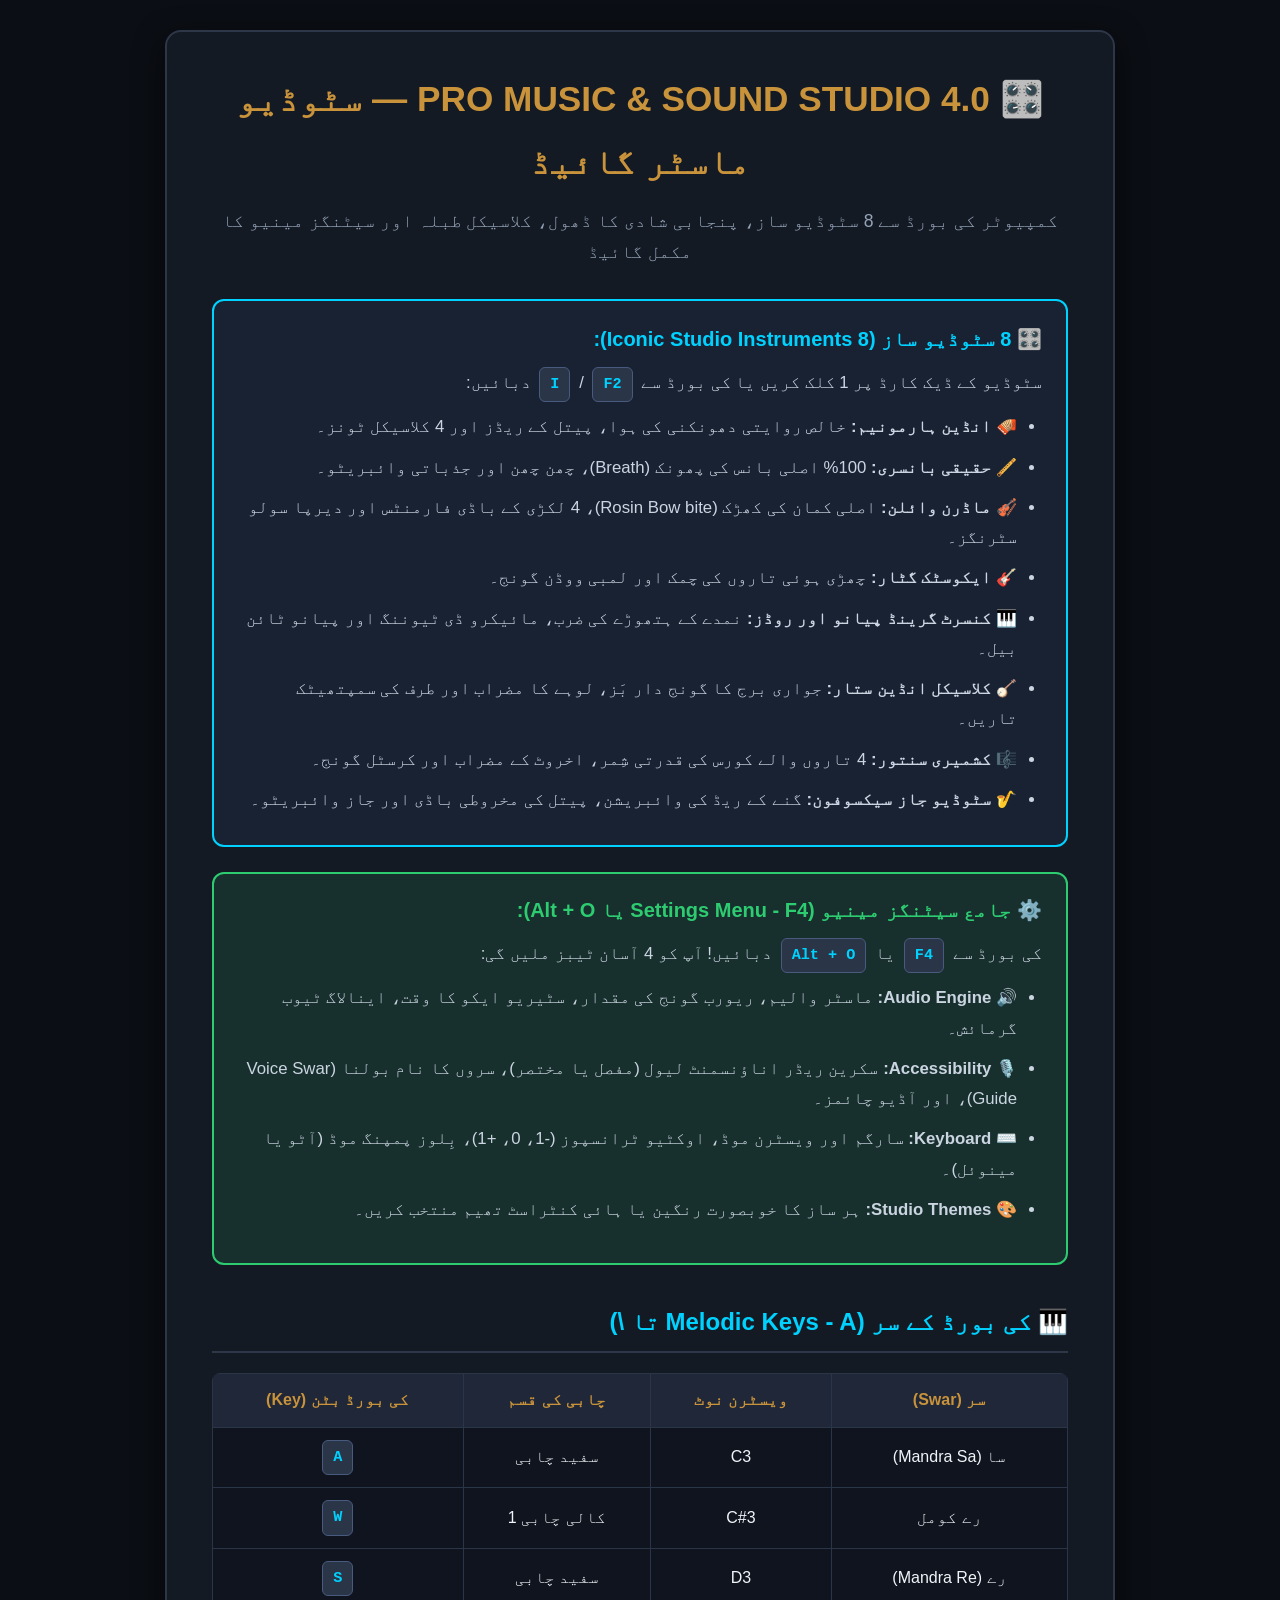
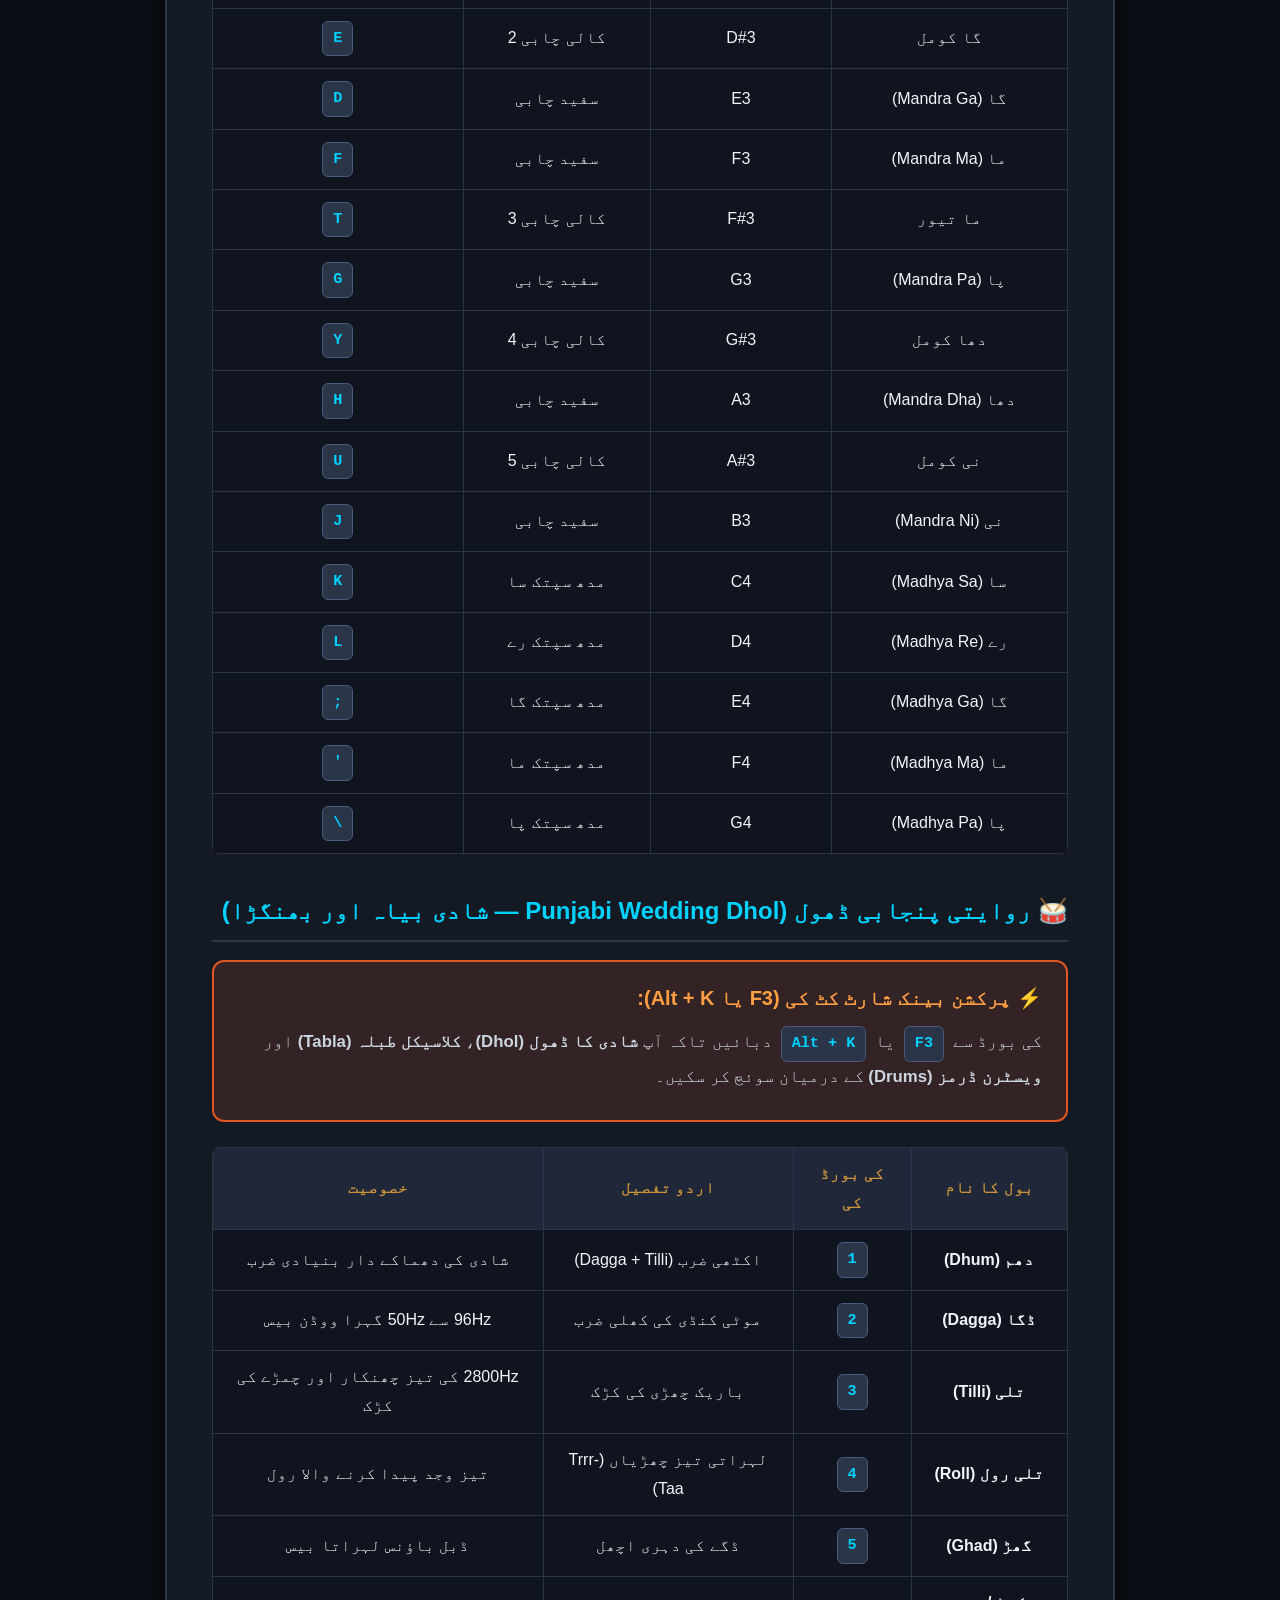
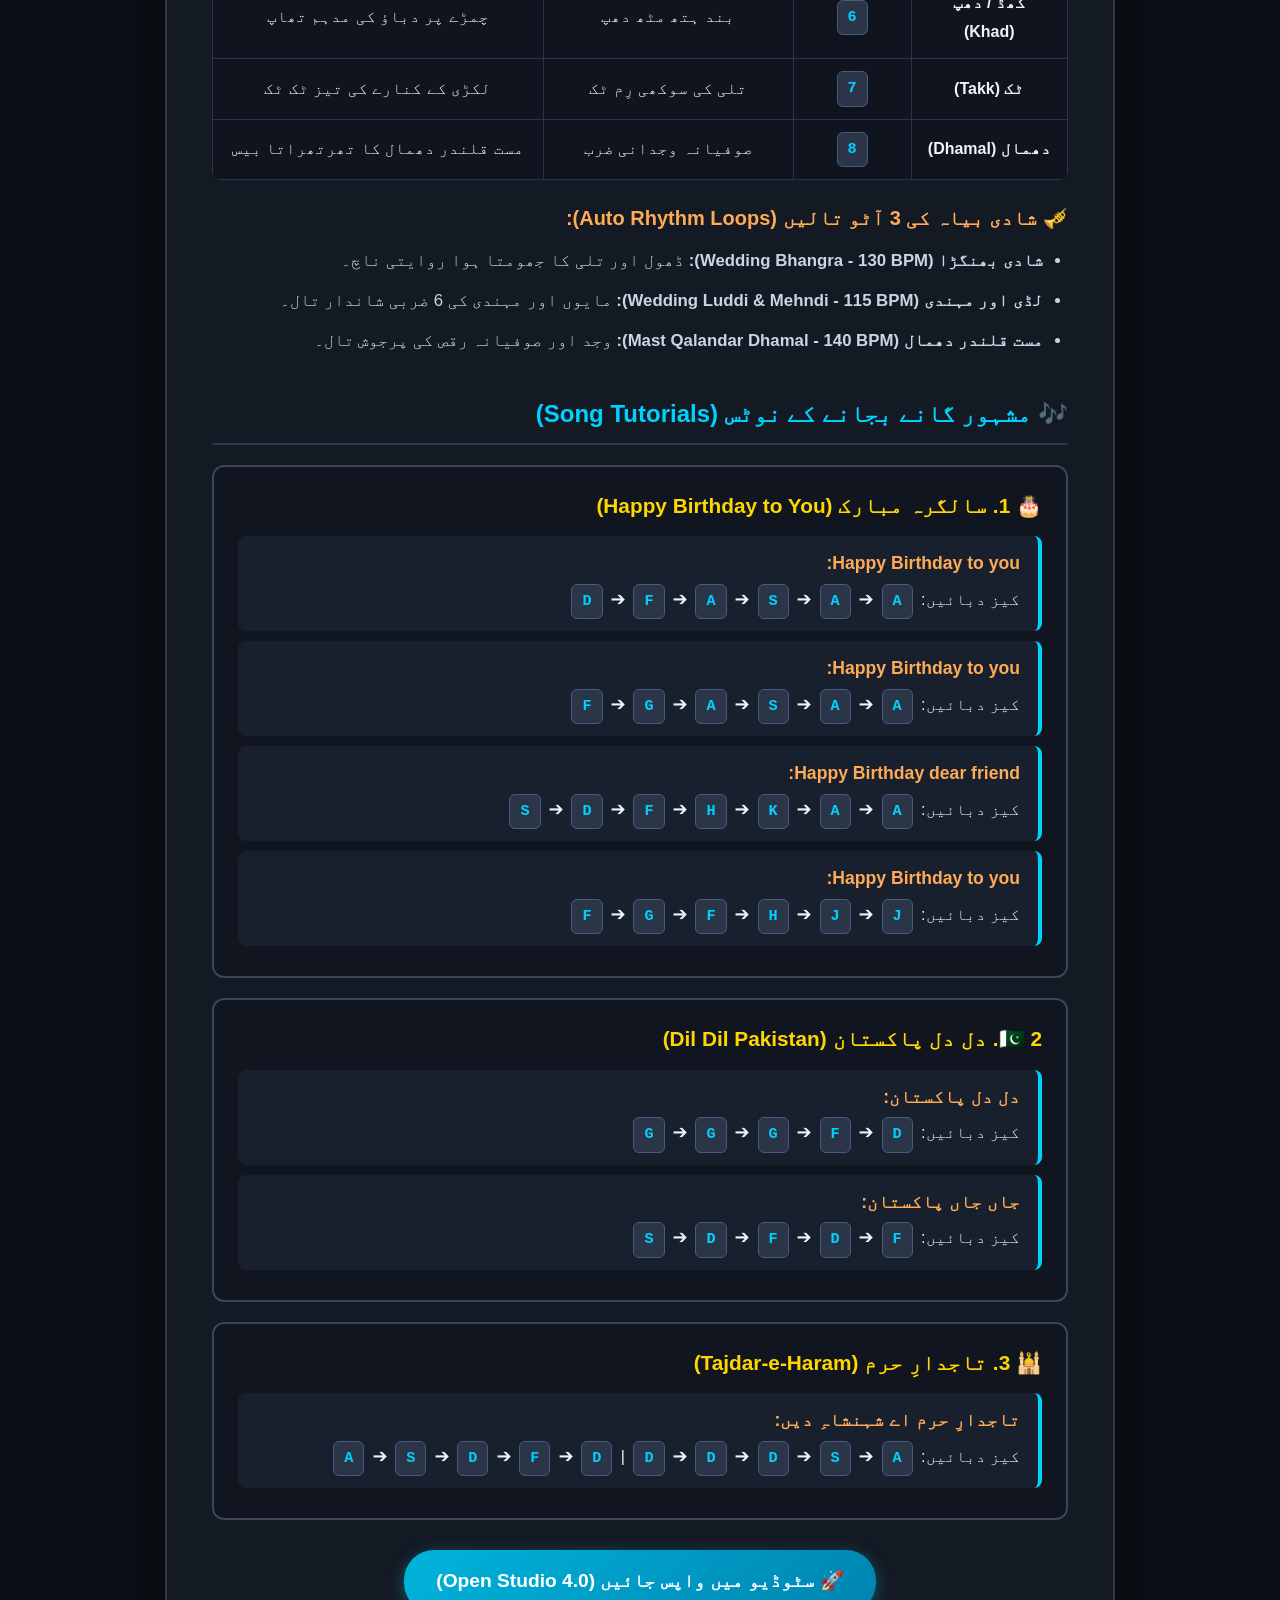
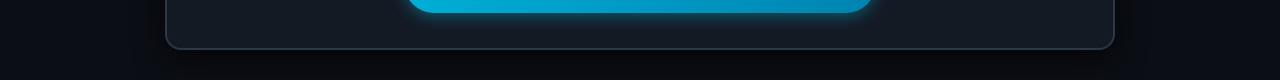
==== PLAYING_GUIDE.html @ 952c758a "Pro Music & Sound Studio 4.0 - 8 Instruments, Wedding Dhol, Tabla, Settings Menu & GitHub Updater" ====
<!DOCTYPE html>
<html lang="ur" dir="rtl">
<head>
    <meta charset="UTF-8">
    <meta name="viewport" content="width=device-width, initial-scale=1.0">
    <title>Pro Music & Sound Studio 4.0 — مکمل سٹوڈیو ماسٹر گائیڈ اور گانے سیکھیں</title>
    <style>
        :root {
            --primary: #c9933b;
            --bg: #0b0e14;
            --card-bg: #141a24;
            --text: #f0f4f8;
            --text-muted: #94a3b8;
            --accent: #00d2ff;
        }
        * { box-sizing: border-box; margin: 0; padding: 0; }
        body {
            font-family: 'Segoe UI', Tahoma, Geneva, Verdana, sans-serif;
            background: var(--bg);
            color: var(--text);
            line-height: 1.8;
            padding: 30px 20px;
        }
        .container {
            max-width: 950px;
            margin: 0 auto;
            background: var(--card-bg);
            border-radius: 16px;
            padding: 35px 45px;
            border: 2px solid #2d3748;
            box-shadow: 0 10px 30px rgba(0,0,0,0.6);
        }
        h1 {
            color: var(--primary);
            font-size: 2.2rem;
            margin-bottom: 12px;
            text-align: center;
        }
        .subtitle {
            text-align: center;
            color: var(--text-muted);
            margin-bottom: 30px;
            font-size: 1.1rem;
        }
        h2 {
            color: var(--accent);
            border-bottom: 2px solid #2d3748;
            padding-bottom: 8px;
            margin: 35px 0 18px 0;
            font-size: 1.5rem;
        }
        h3 {
            color: #ffaa55;
            margin: 20px 0 10px;
            font-size: 1.25rem;
        }
        p, li {
            font-size: 1.05rem;
            color: #cbd5e1;
            margin-bottom: 10px;
        }
        ul, ol {
            padding-right: 25px;
            margin-bottom: 20px;
        }
        .key-badge {
            background: #2b3548;
            color: #00d2ff;
            border: 1px solid #485b7f;
            padding: 3px 10px;
            border-radius: 6px;
            font-family: monospace;
            font-weight: bold;
            font-size: 0.95rem;
            display: inline-block;
            margin: 0 4px;
            direction: ltr;
        }
        table {
            width: 100%;
            border-collapse: collapse;
            margin: 20px 0;
            background: #10141e;
            border-radius: 8px;
            overflow: hidden;
        }
        th, td {
            padding: 12px 16px;
            border: 1px solid #2b3548;
            text-align: center;
        }
        th {
            background: #1f2738;
            color: var(--primary);
            font-weight: bold;
        }
        .song-box {
            background: #111520;
            border: 2px solid #3b465c;
            border-radius: 12px;
            padding: 20px 24px;
            margin: 20px 0;
        }
        .song-title {
            color: #ffd700;
            font-size: 1.3rem;
            font-weight: bold;
            margin-bottom: 12px;
            display: flex;
            align-items: center;
            gap: 10px;
        }
        .song-line {
            background: #18202d;
            padding: 12px 18px;
            border-radius: 8px;
            margin-bottom: 10px;
            border-right: 4px solid var(--accent);
        }
        .song-line span.sargam {
            display: block;
            color: #ffaa55;
            font-weight: bold;
            font-size: 1.1rem;
            margin-bottom: 4px;
        }
        .btn-launch {
            display: block;
            width: fit-content;
            margin: 30px auto 0;
            background: linear-gradient(135deg, #00b4db, #0083b0);
            color: #fff;
            padding: 14px 32px;
            border-radius: 30px;
            text-decoration: none;
            font-size: 1.2rem;
            font-weight: bold;
            box-shadow: 0 4px 15px rgba(0, 180, 219, 0.4);
            transition: all 0.2s;
        }
        .btn-launch:hover {
            transform: translateY(-2px);
            box-shadow: 0 6px 20px rgba(0, 180, 219, 0.6);
        }
    </style>
</head>
<body>
    <div class="container">
        <h1>🎛️ PRO MUSIC & SOUND STUDIO 4.0 — سٹوڈیو ماسٹر گائیڈ</h1>
        <p class="subtitle">کمپیوٹر کی بورڈ سے 8 سٹوڈیو ساز، پنجابی شادی کا ڈھول، کلاسیکل طبلہ اور سیٹنگز مینیو کا مکمل گائیڈ</p>

        <!-- 8 Instruments Notice -->
        <div style="background: #192233; border: 2px solid #00d2ff; border-radius: 12px; padding: 20px 24px; margin-bottom: 25px;">
            <h3 style="color:#00d2ff; margin-top:0;">🎛️ 8 سٹوڈیو ساز (8 Iconic Studio Instruments):</h3>
            <p>سٹوڈیو کے ڈیک کارڈ پر 1 کلک کریں یا کی بورڈ سے <span class="key-badge">F2</span> / <span class="key-badge">I</span> دبائیں:</p>
            <ul style="margin-bottom:0;">
                <li><strong>🪗 انڈین ہارمونیم:</strong> خالص روایتی دھونکنی کی ہوا، پیتل کے ریڈز اور 4 کلاسیکل ٹونز۔</li>
                <li><strong>🪈 حقیقی بانسری:</strong> 100% اصلی بانس کی پھونک (Breath)، چھن چھن اور جذباتی وائبریٹو۔</li>
                <li><strong>🎻 ماڈرن وائلن:</strong> اصلی کمان کی کھڑک (Rosin Bow bite)، 4 لکڑی کے باڈی فارمنٹس اور دیرپا سولو سٹرنگز۔</li>
                <li><strong>🎸 ایکوسٹک گٹار:</strong> چھڑی ہوئی تاروں کی چمک اور لمبی ووڈن گونج۔</li>
                <li><strong>🎹 کنسرٹ گرینڈ پیانو اور روڈز:</strong> نمدے کے ہتھوڑے کی ضرب، مائیکرو ڈی ٹیوننگ اور پیانو ٹائن بیل۔</li>
                <li><strong>🪕 کلاسیکل انڈین ستار:</strong> جواری برج کا گونج دار بَز، لوہے کا مضراب اور طرف کی سمپتھیٹک تاریں۔</li>
                <li><strong>🎼 کشمیری سنتور:</strong> 4 تاروں والے کورس کی قدرتی شِمر، اخروٹ کے مضراب اور کرسٹل گونج۔</li>
                <li><strong>🎷 سٹوڈیو جاز سیکسوفون:</strong> گنے کے ریڈ کی وائبریشن، پیتل کی مخروطی باڈی اور جاز وائبریٹو۔</li>
            </ul>
        </div>

        <!-- Settings Menu Notice -->
        <div style="background: rgba(46, 204, 113, 0.12); border: 2px solid #2ecc71; border-radius: 12px; padding: 18px 24px; margin-bottom: 25px;">
            <h3 style="color:#2ecc71; margin-top:0;">⚙️ جامع سیٹنگز مینیو (Settings Menu - F4 یا Alt + O):</h3>
            <p>کی بورڈ سے <span class="key-badge">F4</span> یا <span class="key-badge">Alt + O</span> دبائیں! آپ کو 4 آسان ٹیبز ملیں گی:</p>
            <ul>
                <li><strong>🔊 Audio Engine:</strong> ماسٹر والیم، ریورب گونج کی مقدار، سٹیریو ایکو کا وقت، اینالاگ ٹیوب گرمائش۔</li>
                <li><strong>🎙️ Accessibility:</strong> سکرین ریڈر اناؤنسمنٹ لیول (مفصل یا مختصر)، سروں کا نام بولنا (Voice Swar Guide)، اور آڈیو چائمز۔</li>
                <li><strong>⌨️ Keyboard:</strong> سارگم اور ویسٹرن موڈ، اوکٹیو ٹرانسپوز (-1، 0، +1)، بِلوز پمپنگ موڈ (آٹو یا مینوئل)۔</li>
                <li><strong>🎨 Studio Themes:</strong> ہر ساز کا خوبصورت رنگین یا ہائی کنٹراسٹ تھیم منتخب کریں۔</li>
            </ul>
        </div>

        <h2>🎹 کی بورڈ کے سر (Melodic Keys - A تا \)</h2>
        <table>
            <thead>
                <tr>
                    <th>سر (Swar)</th>
                    <th>ویسٹرن نوٹ</th>
                    <th>چابی کی قسم</th>
                    <th>کی بورڈ بٹن (Key)</th>
                </tr>
            </thead>
            <tbody>
                <tr><td>سا (Mandra Sa)</td><td>C3</td><td>سفید چابی</td><td><span class="key-badge">A</span></td></tr>
                <tr><td>رے کومل</td><td>C#3</td><td>کالی چابی 1</td><td><span class="key-badge">W</span></td></tr>
                <tr><td>رے (Mandra Re)</td><td>D3</td><td>سفید چابی</td><td><span class="key-badge">S</span></td></tr>
                <tr><td>گا کومل</td><td>D#3</td><td>کالی چابی 2</td><td><span class="key-badge">E</span></td></tr>
                <tr><td>گا (Mandra Ga)</td><td>E3</td><td>سفید چابی</td><td><span class="key-badge">D</span></td></tr>
                <tr><td>ما (Mandra Ma)</td><td>F3</td><td>سفید چابی</td><td><span class="key-badge">F</span></td></tr>
                <tr><td>ما تیور</td><td>F#3</td><td>کالی چابی 3</td><td><span class="key-badge">T</span></td></tr>
                <tr><td>پا (Mandra Pa)</td><td>G3</td><td>سفید چابی</td><td><span class="key-badge">G</span></td></tr>
                <tr><td>دھا کومل</td><td>G#3</td><td>کالی چابی 4</td><td><span class="key-badge">Y</span></td></tr>
                <tr><td>دھا (Mandra Dha)</td><td>A3</td><td>سفید چابی</td><td><span class="key-badge">H</span></td></tr>
                <tr><td>نی کومل</td><td>A#3</td><td>کالی چابی 5</td><td><span class="key-badge">U</span></td></tr>
                <tr><td>نی (Mandra Ni)</td><td>B3</td><td>سفید چابی</td><td><span class="key-badge">J</span></td></tr>
                <tr><td>سا (Madhya Sa)</td><td>C4</td><td>مدھ سپتک سا</td><td><span class="key-badge">K</span></td></tr>
                <tr><td>رے (Madhya Re)</td><td>D4</td><td>مدھ سپتک رے</td><td><span class="key-badge">L</span></td></tr>
                <tr><td>گا (Madhya Ga)</td><td>E4</td><td>مدھ سپتک گا</td><td><span class="key-badge">;</span></td></tr>
                <tr><td>ما (Madhya Ma)</td><td>F4</td><td>مدھ سپتک ما</td><td><span class="key-badge">'</span></td></tr>
                <tr><td>پا (Madhya Pa)</td><td>G4</td><td>مدھ سپتک پا</td><td><span class="key-badge">\</span></td></tr>
            </tbody>
        </table>

        <h2>🥁 روایتی پنجابی ڈھول (Punjabi Wedding Dhol — شادی بیاہ اور بھنگڑا)</h2>
        <div style="background: rgba(224, 86, 36, 0.15); border: 2px solid #e05624; border-radius: 12px; padding: 18px 24px; margin-bottom: 25px;">
            <h3 style="color:#ff9f43; margin-top:0;">⚡ پرکشن بینک شارٹ کٹ کی (F3 یا Alt + K):</h3>
            <p>کی بورڈ سے <span class="key-badge">F3</span> یا <span class="key-badge">Alt + K</span> دبائیں تاکہ آپ <strong>شادی کا ڈھول (Dhol)</strong>، <strong>کلاسیکل طبلہ (Tabla)</strong> اور <strong>ویسٹرن ڈرمز (Drums)</strong> کے درمیان سوئچ کر سکیں۔</p>
        </div>

        <table>
            <thead>
                <tr>
                    <th>بول کا نام</th>
                    <th>کی بورڈ کی</th>
                    <th>اردو تفصیل</th>
                    <th>خصوصیت</th>
                </tr>
            </thead>
            <tbody>
                <tr><td><strong>دھم (Dhum)</strong></td><td><span class="key-badge">1</span></td><td>اکٹھی ضرب (Dagga + Tilli)</td><td>شادی کی دھماکے دار بنیادی ضرب</td></tr>
                <tr><td><strong>ڈگا (Dagga)</strong></td><td><span class="key-badge">2</span></td><td>موٹی کنڈی کی کھلی ضرب</td><td>96Hz سے 50Hz گہرا ووڈن بیس</td></tr>
                <tr><td><strong>تلی (Tilli)</strong></td><td><span class="key-badge">3</span></td><td>باریک چھڑی کی کڑک</td><td>2800Hz کی تیز چھنکار اور چمڑے کی کڑک</td></tr>
                <tr><td><strong>تلی رول (Roll)</strong></td><td><span class="key-badge">4</span></td><td>لہراتی تیز چھڑیاں (Trrr-Taa)</td><td>تیز وجد پیدا کرنے والا رول</td></tr>
                <tr><td><strong>گھڑ (Ghad)</strong></td><td><span class="key-badge">5</span></td><td>ڈگے کی دہری اچھل</td><td>ڈبل باؤنس لہراتا بیس</td></tr>
                <tr><td><strong>کھڈ / دھپ (Khad)</strong></td><td><span class="key-badge">6</span></td><td>بند ہتھ مٹھ دھپ</td><td>چمڑے پر دباؤ کی مدہم تھاپ</td></tr>
                <tr><td><strong>ٹک (Takk)</strong></td><td><span class="key-badge">7</span></td><td>تلی کی سوکھی رِم ٹک</td><td>لکڑی کے کنارے کی تیز ٹک ٹک</td></tr>
                <tr><td><strong>دھمال (Dhamal)</strong></td><td><span class="key-badge">8</span></td><td>صوفیانہ وجدانی ضرب</td><td>مست قلندر دھمال کا تھرتھراتا بیس</td></tr>
            </tbody>
        </table>

        <h3>🎺 شادی بیاہ کی 3 آٹو تالیں (Auto Rhythm Loops):</h3>
        <ul>
            <li><strong>شادی بھنگڑا (Wedding Bhangra - 130 BPM):</strong> ڈھول اور تلی کا جھومتا ہوا روایتی ناچ۔</li>
            <li><strong>لڈی اور مہندی (Wedding Luddi & Mehndi - 115 BPM):</strong> مایوں اور مہندی کی 6 ضربی شاندار تال۔</li>
            <li><strong>مست قلندر دھمال (Mast Qalandar Dhamal - 140 BPM):</strong> وجد اور صوفیانہ رقص کی پرجوش تال۔</li>
        </ul>

        <h2>🎶 مشہور گانے بجانے کے نوٹس (Song Tutorials)</h2>

        <!-- Song 1 -->
        <div class="song-box">
            <div class="song-title">🎂 1. سالگرہ مبارک (Happy Birthday to You)</div>
            <div class="song-line">
                <span class="sargam">Happy Birthday to you:</span>
                کیز دبائیں: <span class="key-badge">A</span> ➔ <span class="key-badge">A</span> ➔ <span class="key-badge">S</span> ➔ <span class="key-badge">A</span> ➔ <span class="key-badge">F</span> ➔ <span class="key-badge">D</span>
            </div>
            <div class="song-line">
                <span class="sargam">Happy Birthday to you:</span>
                کیز دبائیں: <span class="key-badge">A</span> ➔ <span class="key-badge">A</span> ➔ <span class="key-badge">S</span> ➔ <span class="key-badge">A</span> ➔ <span class="key-badge">G</span> ➔ <span class="key-badge">F</span>
            </div>
            <div class="song-line">
                <span class="sargam">Happy Birthday dear friend:</span>
                کیز دبائیں: <span class="key-badge">A</span> ➔ <span class="key-badge">A</span> ➔ <span class="key-badge">K</span> ➔ <span class="key-badge">H</span> ➔ <span class="key-badge">F</span> ➔ <span class="key-badge">D</span> ➔ <span class="key-badge">S</span>
            </div>
            <div class="song-line">
                <span class="sargam">Happy Birthday to you:</span>
                کیز دبائیں: <span class="key-badge">J</span> ➔ <span class="key-badge">J</span> ➔ <span class="key-badge">H</span> ➔ <span class="key-badge">F</span> ➔ <span class="key-badge">G</span> ➔ <span class="key-badge">F</span>
            </div>
        </div>

        <!-- Song 2 -->
        <div class="song-box">
            <div class="song-title">🇵🇰 2. دل دل پاکستان (Dil Dil Pakistan)</div>
            <div class="song-line">
                <span class="sargam">دل دل پاکستان:</span>
                کیز دبائیں: <span class="key-badge">D</span> ➔ <span class="key-badge">F</span> ➔ <span class="key-badge">G</span> ➔ <span class="key-badge">G</span> ➔ <span class="key-badge">G</span>
            </div>
            <div class="song-line">
                <span class="sargam">جاں جاں پاکستان:</span>
                کیز دبائیں: <span class="key-badge">F</span> ➔ <span class="key-badge">D</span> ➔ <span class="key-badge">F</span> ➔ <span class="key-badge">D</span> ➔ <span class="key-badge">S</span>
            </div>
        </div>

        <!-- Song 3 -->
        <div class="song-box">
            <div class="song-title">🕌 3. تاجدارِ حرم (Tajdar-e-Haram)</div>
            <div class="song-line">
                <span class="sargam">تاجدارِ حرم اے شہنشاہِ دیں:</span>
                کیز دبائیں: <span class="key-badge">A</span> ➔ <span class="key-badge">S</span> ➔ <span class="key-badge">D</span> ➔ <span class="key-badge">D</span> ➔ <span class="key-badge">D</span> | <span class="key-badge">D</span> ➔ <span class="key-badge">F</span> ➔ <span class="key-badge">D</span> ➔ <span class="key-badge">S</span> ➔ <span class="key-badge">A</span>
            </div>
        </div>

        <a href="index.html" class="btn-launch">🚀 سٹوڈیو میں واپس جائیں (Open Studio 4.0)</a>
    </div>
</body>
</html>
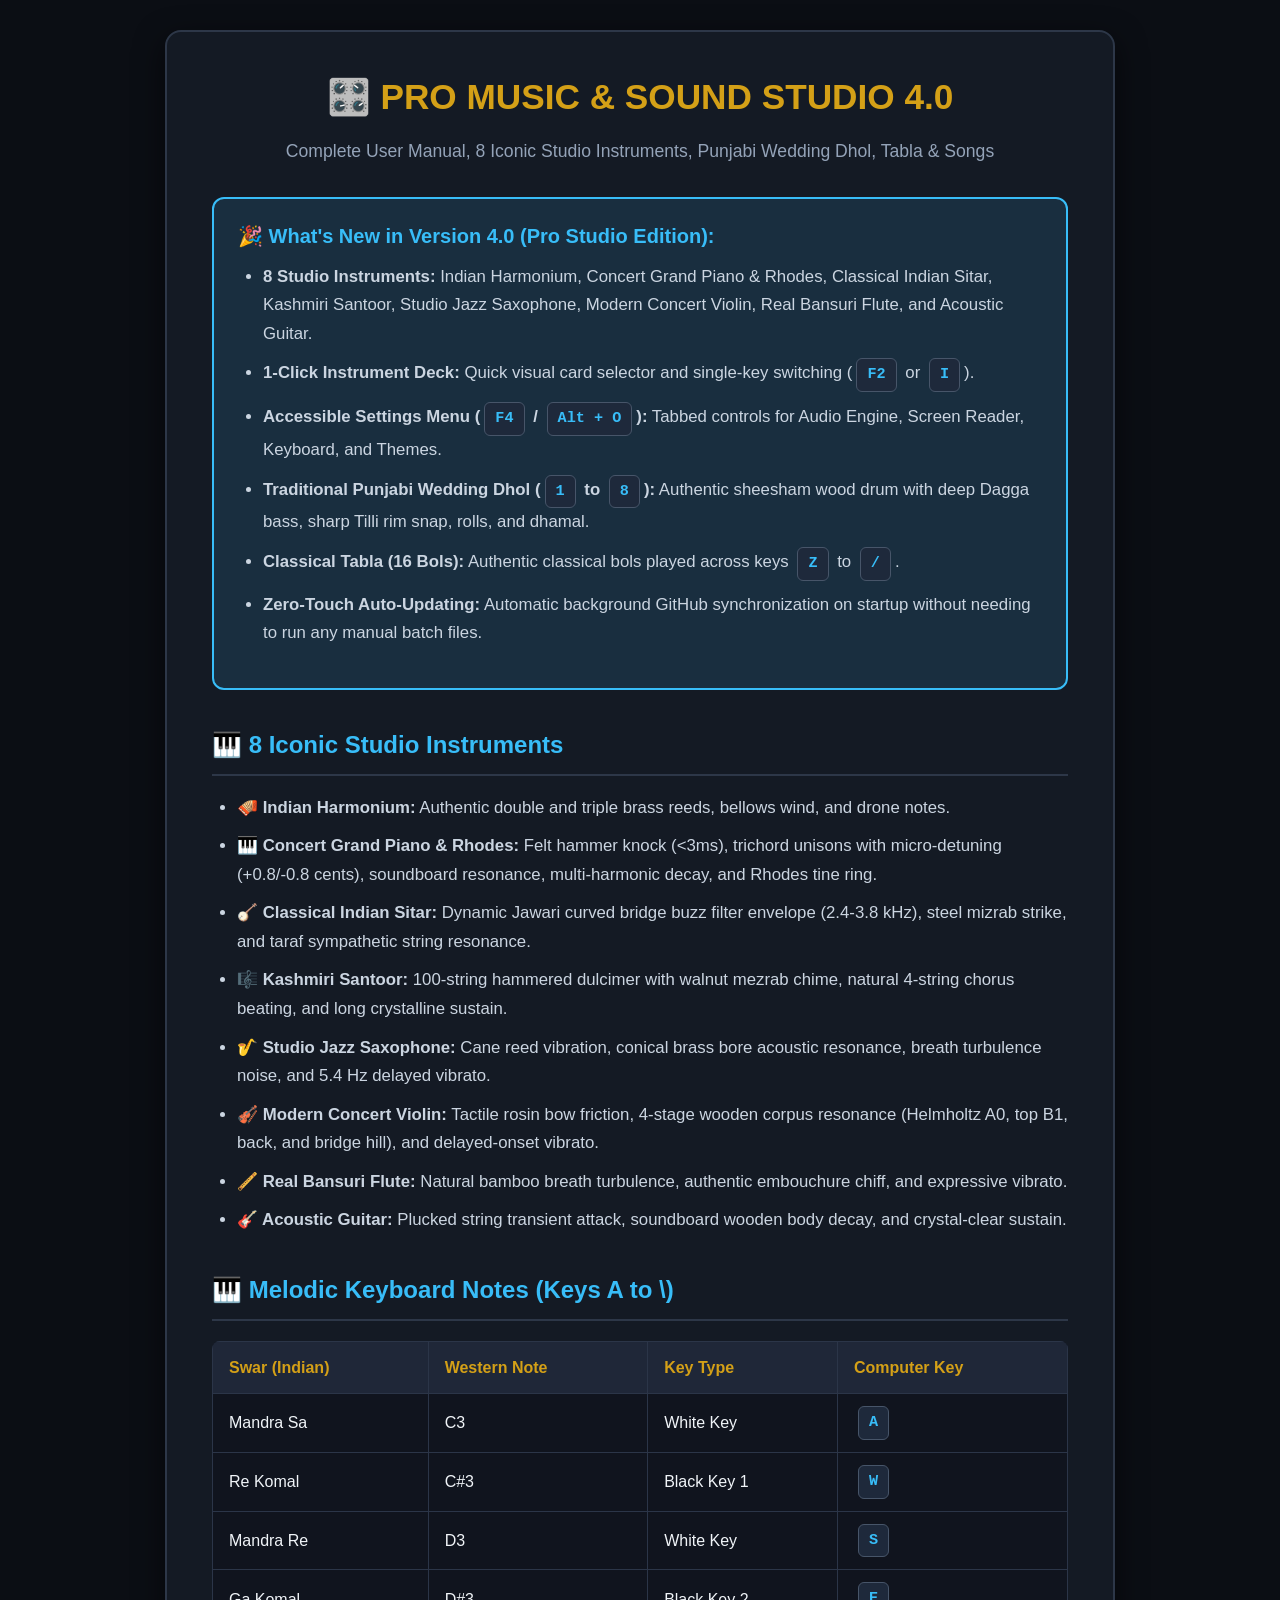
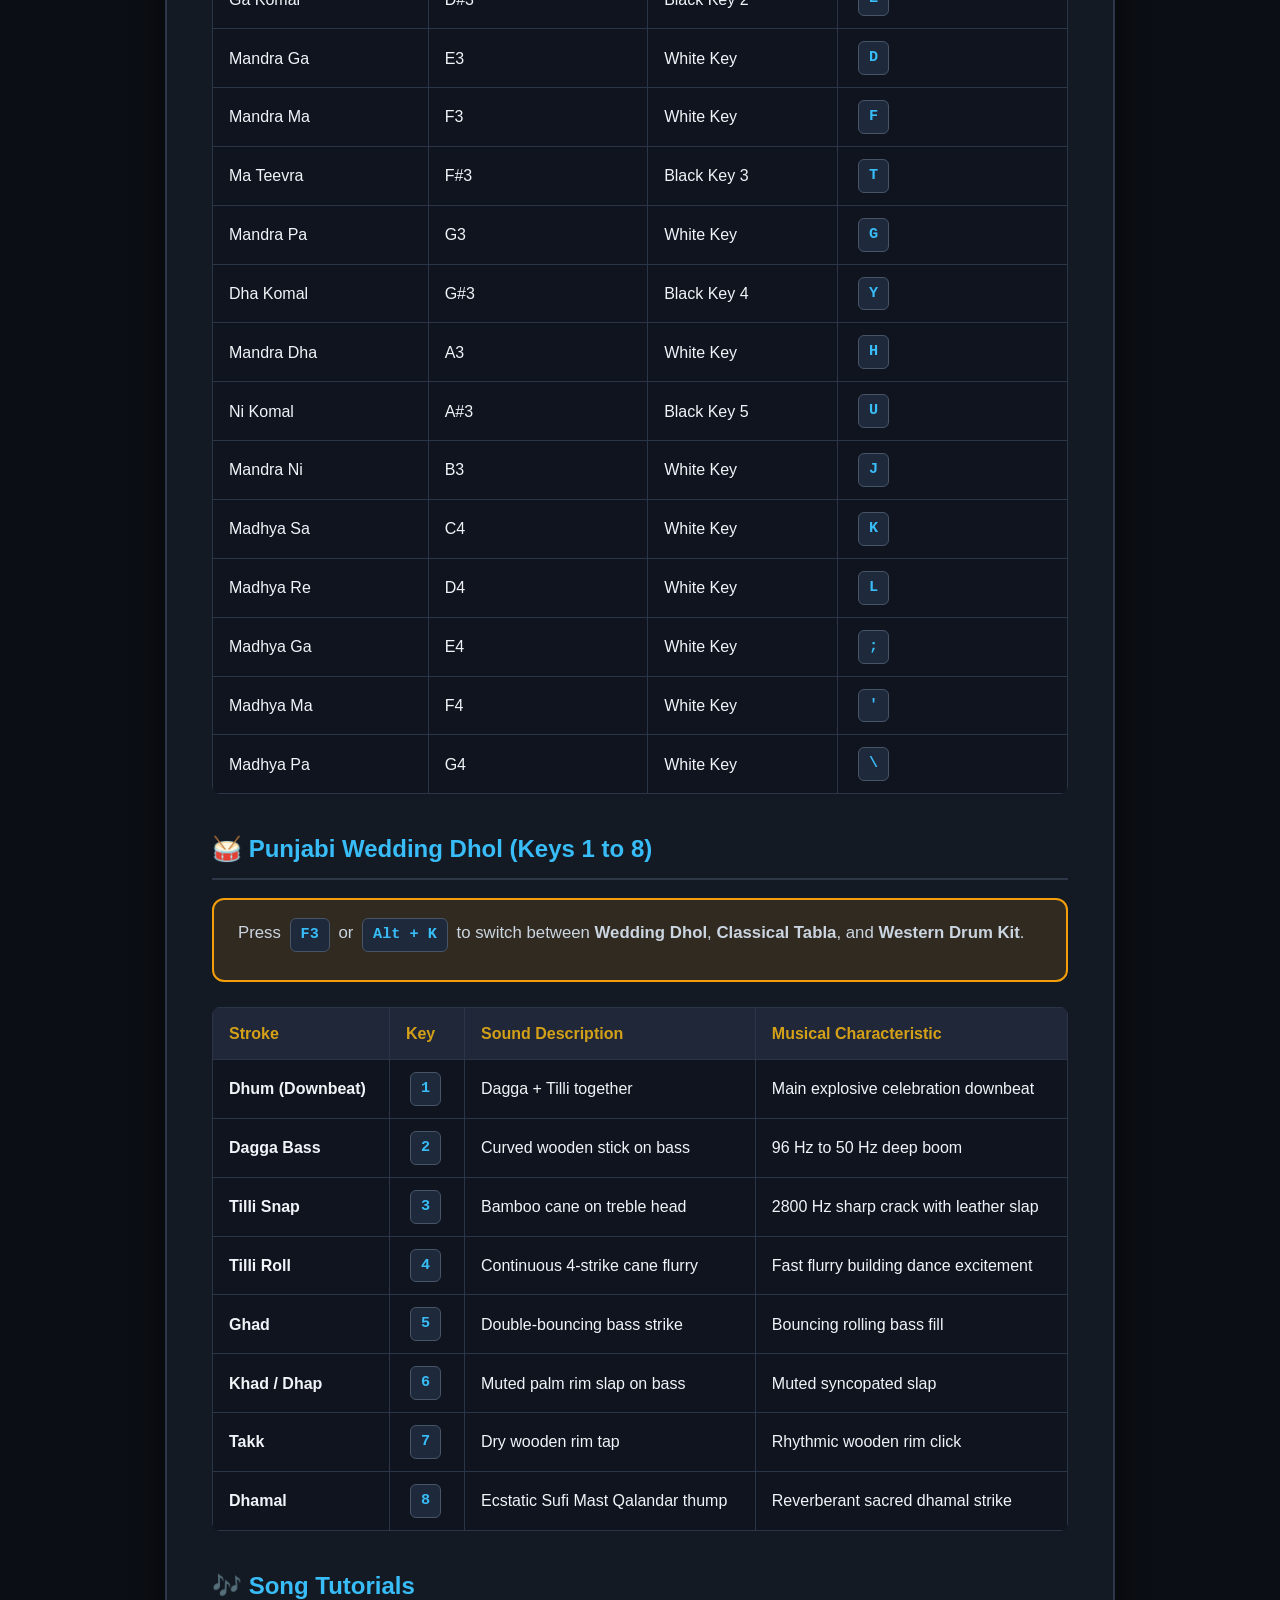
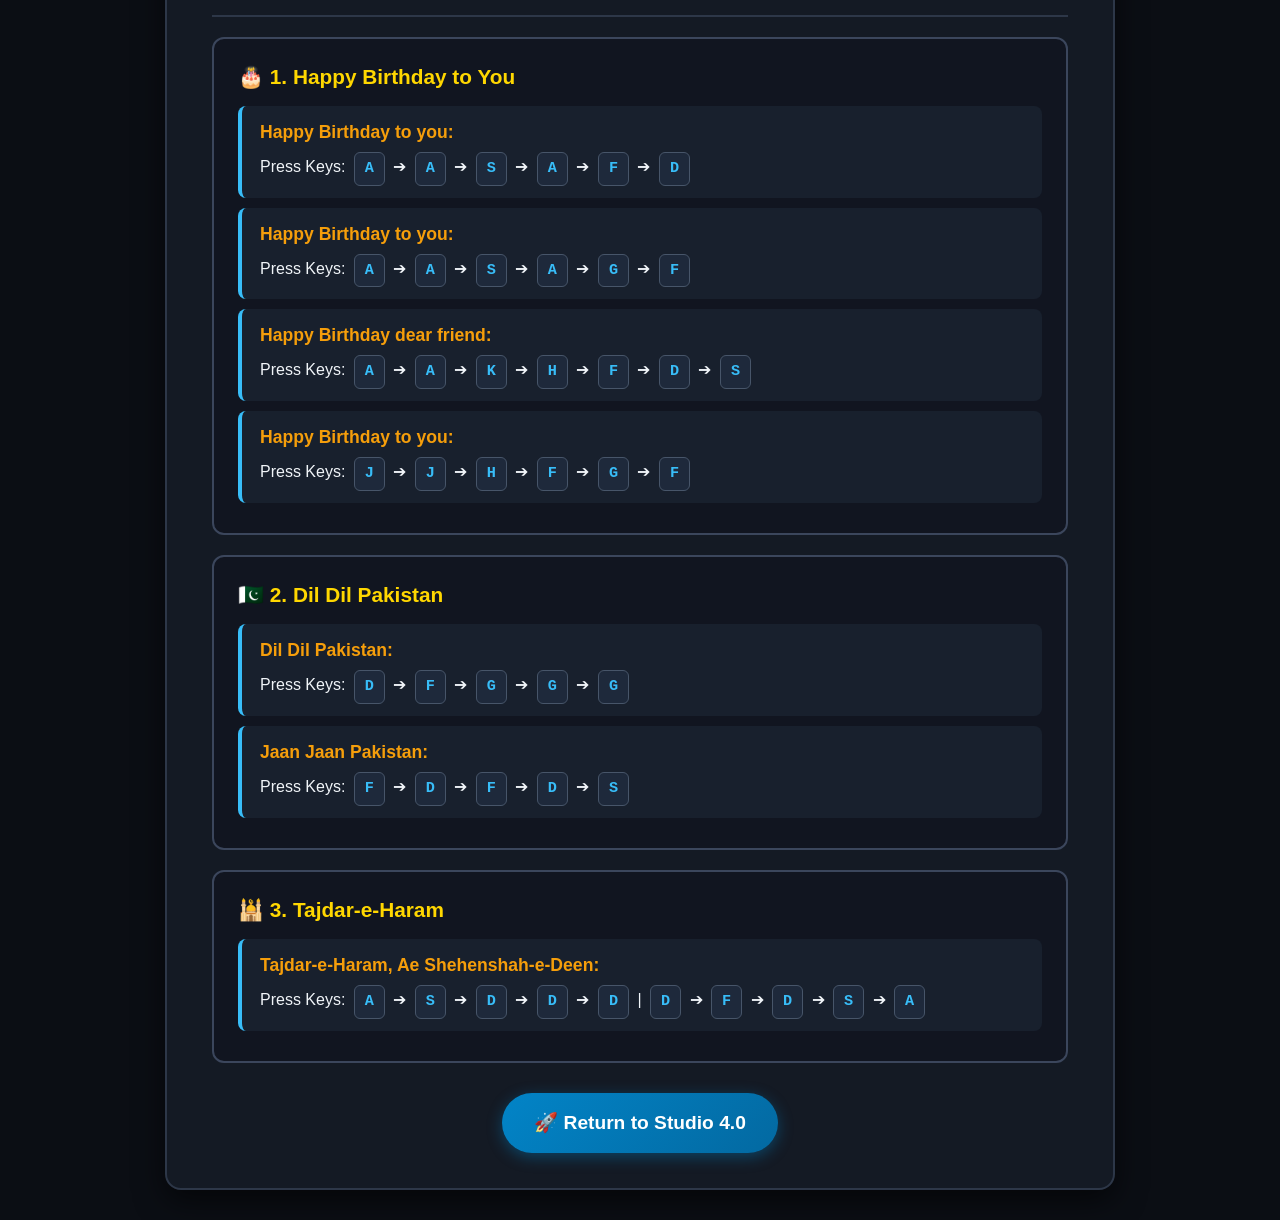
==== commit cbc71e39: "Pro Music Studio 4.0 - English Help, What's New, and Zero-Touch Background Auto-Updater" ====
--- a/PLAYING_GUIDE.html
+++ b/PLAYING_GUIDE.html
@@ -1,24 +1,24 @@
 <!DOCTYPE html>
-<html lang="ur" dir="rtl">
+<html lang="en" dir="ltr">
 <head>
     <meta charset="UTF-8">
     <meta name="viewport" content="width=device-width, initial-scale=1.0">
-    <title>Pro Music & Sound Studio 4.0 — مکمل سٹوڈیو ماسٹر گائیڈ اور گانے سیکھیں</title>
+    <title>Pro Music & Sound Studio 4.0 — User Manual & Playing Guide</title>
     <style>
         :root {
-            --primary: #c9933b;
+            --primary: #d4a017;
             --bg: #0b0e14;
             --card-bg: #141a24;
             --text: #f0f4f8;
             --text-muted: #94a3b8;
-            --accent: #00d2ff;
+            --accent: #38bdf8;
         }
         * { box-sizing: border-box; margin: 0; padding: 0; }
         body {
-            font-family: 'Segoe UI', Tahoma, Geneva, Verdana, sans-serif;
+            font-family: -apple-system, BlinkMacSystemFont, 'Segoe UI', Roboto, Helvetica, Arial, sans-serif;
             background: var(--bg);
             color: var(--text);
-            line-height: 1.8;
+            line-height: 1.7;
             padding: 30px 20px;
         }
         .container {
@@ -33,7 +33,7 @@
         h1 {
             color: var(--primary);
             font-size: 2.2rem;
-            margin-bottom: 12px;
+            margin-bottom: 10px;
             text-align: center;
         }
         .subtitle {
@@ -50,7 +50,7 @@
             font-size: 1.5rem;
         }
         h3 {
-            color: #ffaa55;
+            color: #f59e0b;
             margin: 20px 0 10px;
             font-size: 1.25rem;
         }
@@ -60,13 +60,13 @@
             margin-bottom: 10px;
         }
         ul, ol {
-            padding-right: 25px;
+            padding-left: 25px;
             margin-bottom: 20px;
         }
         .key-badge {
-            background: #2b3548;
-            color: #00d2ff;
-            border: 1px solid #485b7f;
+            background: #1e293b;
+            color: #38bdf8;
+            border: 1px solid #475569;
             padding: 3px 10px;
             border-radius: 6px;
             font-family: monospace;
@@ -74,7 +74,6 @@
             font-size: 0.95rem;
             display: inline-block;
             margin: 0 4px;
-            direction: ltr;
         }
         table {
             width: 100%;
@@ -87,7 +86,7 @@
         th, td {
             padding: 12px 16px;
             border: 1px solid #2b3548;
-            text-align: center;
+            text-align: left;
         }
         th {
             background: #1f2738;
@@ -115,11 +114,11 @@
             padding: 12px 18px;
             border-radius: 8px;
             margin-bottom: 10px;
-            border-right: 4px solid var(--accent);
+            border-left: 4px solid var(--accent);
         }
         .song-line span.sargam {
             display: block;
-            color: #ffaa55;
+            color: #f59e0b;
             font-weight: bold;
             font-size: 1.1rem;
             margin-bottom: 4px;
@@ -128,166 +127,152 @@
             display: block;
             width: fit-content;
             margin: 30px auto 0;
-            background: linear-gradient(135deg, #00b4db, #0083b0);
+            background: linear-gradient(135deg, #0284c7, #0369a1);
             color: #fff;
             padding: 14px 32px;
             border-radius: 30px;
             text-decoration: none;
             font-size: 1.2rem;
             font-weight: bold;
-            box-shadow: 0 4px 15px rgba(0, 180, 219, 0.4);
+            box-shadow: 0 4px 15px rgba(2, 132, 199, 0.4);
             transition: all 0.2s;
         }
         .btn-launch:hover {
             transform: translateY(-2px);
-            box-shadow: 0 6px 20px rgba(0, 180, 219, 0.6);
+            box-shadow: 0 6px 20px rgba(2, 132, 199, 0.6);
         }
     </style>
 </head>
 <body>
     <div class="container">
-        <h1>🎛️ PRO MUSIC & SOUND STUDIO 4.0 — سٹوڈیو ماسٹر گائیڈ</h1>
-        <p class="subtitle">کمپیوٹر کی بورڈ سے 8 سٹوڈیو ساز، پنجابی شادی کا ڈھول، کلاسیکل طبلہ اور سیٹنگز مینیو کا مکمل گائیڈ</p>
-
-        <!-- 8 Instruments Notice -->
-        <div style="background: #192233; border: 2px solid #00d2ff; border-radius: 12px; padding: 20px 24px; margin-bottom: 25px;">
-            <h3 style="color:#00d2ff; margin-top:0;">🎛️ 8 سٹوڈیو ساز (8 Iconic Studio Instruments):</h3>
-            <p>سٹوڈیو کے ڈیک کارڈ پر 1 کلک کریں یا کی بورڈ سے <span class="key-badge">F2</span> / <span class="key-badge">I</span> دبائیں:</p>
-            <ul style="margin-bottom:0;">
-                <li><strong>🪗 انڈین ہارمونیم:</strong> خالص روایتی دھونکنی کی ہوا، پیتل کے ریڈز اور 4 کلاسیکل ٹونز۔</li>
-                <li><strong>🪈 حقیقی بانسری:</strong> 100% اصلی بانس کی پھونک (Breath)، چھن چھن اور جذباتی وائبریٹو۔</li>
-                <li><strong>🎻 ماڈرن وائلن:</strong> اصلی کمان کی کھڑک (Rosin Bow bite)، 4 لکڑی کے باڈی فارمنٹس اور دیرپا سولو سٹرنگز۔</li>
-                <li><strong>🎸 ایکوسٹک گٹار:</strong> چھڑی ہوئی تاروں کی چمک اور لمبی ووڈن گونج۔</li>
-                <li><strong>🎹 کنسرٹ گرینڈ پیانو اور روڈز:</strong> نمدے کے ہتھوڑے کی ضرب، مائیکرو ڈی ٹیوننگ اور پیانو ٹائن بیل۔</li>
-                <li><strong>🪕 کلاسیکل انڈین ستار:</strong> جواری برج کا گونج دار بَز، لوہے کا مضراب اور طرف کی سمپتھیٹک تاریں۔</li>
-                <li><strong>🎼 کشمیری سنتور:</strong> 4 تاروں والے کورس کی قدرتی شِمر، اخروٹ کے مضراب اور کرسٹل گونج۔</li>
-                <li><strong>🎷 سٹوڈیو جاز سیکسوفون:</strong> گنے کے ریڈ کی وائبریشن، پیتل کی مخروطی باڈی اور جاز وائبریٹو۔</li>
+        <h1>🎛️ PRO MUSIC & SOUND STUDIO 4.0</h1>
+        <p class="subtitle">Complete User Manual, 8 Iconic Studio Instruments, Punjabi Wedding Dhol, Tabla & Songs</p>
+
+        <!-- What's New Box -->
+        <div style="background: rgba(56, 189, 248, 0.12); border: 2px solid #38bdf8; border-radius: 12px; padding: 20px 24px; margin-bottom: 25px;">
+            <h3 style="color:#38bdf8; margin-top:0;">🎉 What's New in Version 4.0 (Pro Studio Edition):</h3>
+            <ul>
+                <li><strong>8 Studio Instruments:</strong> Indian Harmonium, Concert Grand Piano & Rhodes, Classical Indian Sitar, Kashmiri Santoor, Studio Jazz Saxophone, Modern Concert Violin, Real Bansuri Flute, and Acoustic Guitar.</li>
+                <li><strong>1-Click Instrument Deck:</strong> Quick visual card selector and single-key switching (<span class="key-badge">F2</span> or <span class="key-badge">I</span>).</li>
+                <li><strong>Accessible Settings Menu (<span class="key-badge">F4</span> / <span class="key-badge">Alt + O</span>):</strong> Tabbed controls for Audio Engine, Screen Reader, Keyboard, and Themes.</li>
+                <li><strong>Traditional Punjabi Wedding Dhol (<span class="key-badge">1</span> to <span class="key-badge">8</span>):</strong> Authentic sheesham wood drum with deep Dagga bass, sharp Tilli rim snap, rolls, and dhamal.</li>
+                <li><strong>Classical Tabla (16 Bols):</strong> Authentic classical bols played across keys <span class="key-badge">Z</span> to <span class="key-badge">/</span>.</li>
+                <li><strong>Zero-Touch Auto-Updating:</strong> Automatic background GitHub synchronization on startup without needing to run any manual batch files.</li>
             </ul>
         </div>
 
-        <!-- Settings Menu Notice -->
-        <div style="background: rgba(46, 204, 113, 0.12); border: 2px solid #2ecc71; border-radius: 12px; padding: 18px 24px; margin-bottom: 25px;">
-            <h3 style="color:#2ecc71; margin-top:0;">⚙️ جامع سیٹنگز مینیو (Settings Menu - F4 یا Alt + O):</h3>
-            <p>کی بورڈ سے <span class="key-badge">F4</span> یا <span class="key-badge">Alt + O</span> دبائیں! آپ کو 4 آسان ٹیبز ملیں گی:</p>
-            <ul>
-                <li><strong>🔊 Audio Engine:</strong> ماسٹر والیم، ریورب گونج کی مقدار، سٹیریو ایکو کا وقت، اینالاگ ٹیوب گرمائش۔</li>
-                <li><strong>🎙️ Accessibility:</strong> سکرین ریڈر اناؤنسمنٹ لیول (مفصل یا مختصر)، سروں کا نام بولنا (Voice Swar Guide)، اور آڈیو چائمز۔</li>
-                <li><strong>⌨️ Keyboard:</strong> سارگم اور ویسٹرن موڈ، اوکٹیو ٹرانسپوز (-1، 0، +1)، بِلوز پمپنگ موڈ (آٹو یا مینوئل)۔</li>
-                <li><strong>🎨 Studio Themes:</strong> ہر ساز کا خوبصورت رنگین یا ہائی کنٹراسٹ تھیم منتخب کریں۔</li>
-            </ul>
-        </div>
-
-        <h2>🎹 کی بورڈ کے سر (Melodic Keys - A تا \)</h2>
+        <h2>🎹 8 Iconic Studio Instruments</h2>
+        <ul>
+            <li><strong>🪗 Indian Harmonium:</strong> Authentic double and triple brass reeds, bellows wind, and drone notes.</li>
+            <li><strong>🎹 Concert Grand Piano & Rhodes:</strong> Felt hammer knock (&lt;3ms), trichord unisons with micro-detuning (+0.8/-0.8 cents), soundboard resonance, multi-harmonic decay, and Rhodes tine ring.</li>
+            <li><strong>🪕 Classical Indian Sitar:</strong> Dynamic Jawari curved bridge buzz filter envelope (2.4-3.8 kHz), steel mizrab strike, and taraf sympathetic string resonance.</li>
+            <li><strong>🎼 Kashmiri Santoor:</strong> 100-string hammered dulcimer with walnut mezrab chime, natural 4-string chorus beating, and long crystalline sustain.</li>
+            <li><strong>🎷 Studio Jazz Saxophone:</strong> Cane reed vibration, conical brass bore acoustic resonance, breath turbulence noise, and 5.4 Hz delayed vibrato.</li>
+            <li><strong>🎻 Modern Concert Violin:</strong> Tactile rosin bow friction, 4-stage wooden corpus resonance (Helmholtz A0, top B1, back, and bridge hill), and delayed-onset vibrato.</li>
+            <li><strong>🪈 Real Bansuri Flute:</strong> Natural bamboo breath turbulence, authentic embouchure chiff, and expressive vibrato.</li>
+            <li><strong>🎸 Acoustic Guitar:</strong> Plucked string transient attack, soundboard wooden body decay, and crystal-clear sustain.</li>
+        </ul>
+
+        <h2>🎹 Melodic Keyboard Notes (Keys A to \)</h2>
         <table>
             <thead>
                 <tr>
-                    <th>سر (Swar)</th>
-                    <th>ویسٹرن نوٹ</th>
-                    <th>چابی کی قسم</th>
-                    <th>کی بورڈ بٹن (Key)</th>
+                    <th>Swar (Indian)</th>
+                    <th>Western Note</th>
+                    <th>Key Type</th>
+                    <th>Computer Key</th>
                 </tr>
             </thead>
             <tbody>
-                <tr><td>سا (Mandra Sa)</td><td>C3</td><td>سفید چابی</td><td><span class="key-badge">A</span></td></tr>
-                <tr><td>رے کومل</td><td>C#3</td><td>کالی چابی 1</td><td><span class="key-badge">W</span></td></tr>
-                <tr><td>رے (Mandra Re)</td><td>D3</td><td>سفید چابی</td><td><span class="key-badge">S</span></td></tr>
-                <tr><td>گا کومل</td><td>D#3</td><td>کالی چابی 2</td><td><span class="key-badge">E</span></td></tr>
-                <tr><td>گا (Mandra Ga)</td><td>E3</td><td>سفید چابی</td><td><span class="key-badge">D</span></td></tr>
-                <tr><td>ما (Mandra Ma)</td><td>F3</td><td>سفید چابی</td><td><span class="key-badge">F</span></td></tr>
-                <tr><td>ما تیور</td><td>F#3</td><td>کالی چابی 3</td><td><span class="key-badge">T</span></td></tr>
-                <tr><td>پا (Mandra Pa)</td><td>G3</td><td>سفید چابی</td><td><span class="key-badge">G</span></td></tr>
-                <tr><td>دھا کومل</td><td>G#3</td><td>کالی چابی 4</td><td><span class="key-badge">Y</span></td></tr>
-                <tr><td>دھا (Mandra Dha)</td><td>A3</td><td>سفید چابی</td><td><span class="key-badge">H</span></td></tr>
-                <tr><td>نی کومل</td><td>A#3</td><td>کالی چابی 5</td><td><span class="key-badge">U</span></td></tr>
-                <tr><td>نی (Mandra Ni)</td><td>B3</td><td>سفید چابی</td><td><span class="key-badge">J</span></td></tr>
-                <tr><td>سا (Madhya Sa)</td><td>C4</td><td>مدھ سپتک سا</td><td><span class="key-badge">K</span></td></tr>
-                <tr><td>رے (Madhya Re)</td><td>D4</td><td>مدھ سپتک رے</td><td><span class="key-badge">L</span></td></tr>
-                <tr><td>گا (Madhya Ga)</td><td>E4</td><td>مدھ سپتک گا</td><td><span class="key-badge">;</span></td></tr>
-                <tr><td>ما (Madhya Ma)</td><td>F4</td><td>مدھ سپتک ما</td><td><span class="key-badge">'</span></td></tr>
-                <tr><td>پا (Madhya Pa)</td><td>G4</td><td>مدھ سپتک پا</td><td><span class="key-badge">\</span></td></tr>
+                <tr><td>Mandra Sa</td><td>C3</td><td>White Key</td><td><span class="key-badge">A</span></td></tr>
+                <tr><td>Re Komal</td><td>C#3</td><td>Black Key 1</td><td><span class="key-badge">W</span></td></tr>
+                <tr><td>Mandra Re</td><td>D3</td><td>White Key</td><td><span class="key-badge">S</span></td></tr>
+                <tr><td>Ga Komal</td><td>D#3</td><td>Black Key 2</td><td><span class="key-badge">E</span></td></tr>
+                <tr><td>Mandra Ga</td><td>E3</td><td>White Key</td><td><span class="key-badge">D</span></td></tr>
+                <tr><td>Mandra Ma</td><td>F3</td><td>White Key</td><td><span class="key-badge">F</span></td></tr>
+                <tr><td>Ma Teevra</td><td>F#3</td><td>Black Key 3</td><td><span class="key-badge">T</span></td></tr>
+                <tr><td>Mandra Pa</td><td>G3</td><td>White Key</td><td><span class="key-badge">G</span></td></tr>
+                <tr><td>Dha Komal</td><td>G#3</td><td>Black Key 4</td><td><span class="key-badge">Y</span></td></tr>
+                <tr><td>Mandra Dha</td><td>A3</td><td>White Key</td><td><span class="key-badge">H</span></td></tr>
+                <tr><td>Ni Komal</td><td>A#3</td><td>Black Key 5</td><td><span class="key-badge">U</span></td></tr>
+                <tr><td>Mandra Ni</td><td>B3</td><td>White Key</td><td><span class="key-badge">J</span></td></tr>
+                <tr><td>Madhya Sa</td><td>C4</td><td>White Key</td><td><span class="key-badge">K</span></td></tr>
+                <tr><td>Madhya Re</td><td>D4</td><td>White Key</td><td><span class="key-badge">L</span></td></tr>
+                <tr><td>Madhya Ga</td><td>E4</td><td>White Key</td><td><span class="key-badge">;</span></td></tr>
+                <tr><td>Madhya Ma</td><td>F4</td><td>White Key</td><td><span class="key-badge">'</span></td></tr>
+                <tr><td>Madhya Pa</td><td>G4</td><td>White Key</td><td><span class="key-badge">\</span></td></tr>
             </tbody>
         </table>
 
-        <h2>🥁 روایتی پنجابی ڈھول (Punjabi Wedding Dhol — شادی بیاہ اور بھنگڑا)</h2>
-        <div style="background: rgba(224, 86, 36, 0.15); border: 2px solid #e05624; border-radius: 12px; padding: 18px 24px; margin-bottom: 25px;">
-            <h3 style="color:#ff9f43; margin-top:0;">⚡ پرکشن بینک شارٹ کٹ کی (F3 یا Alt + K):</h3>
-            <p>کی بورڈ سے <span class="key-badge">F3</span> یا <span class="key-badge">Alt + K</span> دبائیں تاکہ آپ <strong>شادی کا ڈھول (Dhol)</strong>، <strong>کلاسیکل طبلہ (Tabla)</strong> اور <strong>ویسٹرن ڈرمز (Drums)</strong> کے درمیان سوئچ کر سکیں۔</p>
+        <h2>🥁 Punjabi Wedding Dhol (Keys 1 to 8)</h2>
+        <div style="background: rgba(245, 158, 11, 0.12); border: 2px solid #f59e0b; border-radius: 12px; padding: 18px 24px; margin-bottom: 25px;">
+            <p>Press <span class="key-badge">F3</span> or <span class="key-badge">Alt + K</span> to switch between <strong>Wedding Dhol</strong>, <strong>Classical Tabla</strong>, and <strong>Western Drum Kit</strong>.</p>
         </div>
 
         <table>
             <thead>
                 <tr>
-                    <th>بول کا نام</th>
-                    <th>کی بورڈ کی</th>
-                    <th>اردو تفصیل</th>
-                    <th>خصوصیت</th>
+                    <th>Stroke</th>
+                    <th>Key</th>
+                    <th>Sound Description</th>
+                    <th>Musical Characteristic</th>
                 </tr>
             </thead>
             <tbody>
-                <tr><td><strong>دھم (Dhum)</strong></td><td><span class="key-badge">1</span></td><td>اکٹھی ضرب (Dagga + Tilli)</td><td>شادی کی دھماکے دار بنیادی ضرب</td></tr>
-                <tr><td><strong>ڈگا (Dagga)</strong></td><td><span class="key-badge">2</span></td><td>موٹی کنڈی کی کھلی ضرب</td><td>96Hz سے 50Hz گہرا ووڈن بیس</td></tr>
-                <tr><td><strong>تلی (Tilli)</strong></td><td><span class="key-badge">3</span></td><td>باریک چھڑی کی کڑک</td><td>2800Hz کی تیز چھنکار اور چمڑے کی کڑک</td></tr>
-                <tr><td><strong>تلی رول (Roll)</strong></td><td><span class="key-badge">4</span></td><td>لہراتی تیز چھڑیاں (Trrr-Taa)</td><td>تیز وجد پیدا کرنے والا رول</td></tr>
-                <tr><td><strong>گھڑ (Ghad)</strong></td><td><span class="key-badge">5</span></td><td>ڈگے کی دہری اچھل</td><td>ڈبل باؤنس لہراتا بیس</td></tr>
-                <tr><td><strong>کھڈ / دھپ (Khad)</strong></td><td><span class="key-badge">6</span></td><td>بند ہتھ مٹھ دھپ</td><td>چمڑے پر دباؤ کی مدہم تھاپ</td></tr>
-                <tr><td><strong>ٹک (Takk)</strong></td><td><span class="key-badge">7</span></td><td>تلی کی سوکھی رِم ٹک</td><td>لکڑی کے کنارے کی تیز ٹک ٹک</td></tr>
-                <tr><td><strong>دھمال (Dhamal)</strong></td><td><span class="key-badge">8</span></td><td>صوفیانہ وجدانی ضرب</td><td>مست قلندر دھمال کا تھرتھراتا بیس</td></tr>
+                <tr><td><strong>Dhum (Downbeat)</strong></td><td><span class="key-badge">1</span></td><td>Dagga + Tilli together</td><td>Main explosive celebration downbeat</td></tr>
+                <tr><td><strong>Dagga Bass</strong></td><td><span class="key-badge">2</span></td><td>Curved wooden stick on bass</td><td>96 Hz to 50 Hz deep boom</td></tr>
+                <tr><td><strong>Tilli Snap</strong></td><td><span class="key-badge">3</span></td><td>Bamboo cane on treble head</td><td>2800 Hz sharp crack with leather slap</td></tr>
+                <tr><td><strong>Tilli Roll</strong></td><td><span class="key-badge">4</span></td><td>Continuous 4-strike cane flurry</td><td>Fast flurry building dance excitement</td></tr>
+                <tr><td><strong>Ghad</strong></td><td><span class="key-badge">5</span></td><td>Double-bouncing bass strike</td><td>Bouncing rolling bass fill</td></tr>
+                <tr><td><strong>Khad / Dhap</strong></td><td><span class="key-badge">6</span></td><td>Muted palm rim slap on bass</td><td>Muted syncopated slap</td></tr>
+                <tr><td><strong>Takk</strong></td><td><span class="key-badge">7</span></td><td>Dry wooden rim tap</td><td>Rhythmic wooden rim click</td></tr>
+                <tr><td><strong>Dhamal</strong></td><td><span class="key-badge">8</span></td><td>Ecstatic Sufi Mast Qalandar thump</td><td>Reverberant sacred dhamal strike</td></tr>
             </tbody>
         </table>
 
-        <h3>🎺 شادی بیاہ کی 3 آٹو تالیں (Auto Rhythm Loops):</h3>
-        <ul>
-            <li><strong>شادی بھنگڑا (Wedding Bhangra - 130 BPM):</strong> ڈھول اور تلی کا جھومتا ہوا روایتی ناچ۔</li>
-            <li><strong>لڈی اور مہندی (Wedding Luddi & Mehndi - 115 BPM):</strong> مایوں اور مہندی کی 6 ضربی شاندار تال۔</li>
-            <li><strong>مست قلندر دھمال (Mast Qalandar Dhamal - 140 BPM):</strong> وجد اور صوفیانہ رقص کی پرجوش تال۔</li>
-        </ul>
-
-        <h2>🎶 مشہور گانے بجانے کے نوٹس (Song Tutorials)</h2>
-
-        <!-- Song 1 -->
+        <h2>🎶 Song Tutorials</h2>
+
         <div class="song-box">
-            <div class="song-title">🎂 1. سالگرہ مبارک (Happy Birthday to You)</div>
+            <div class="song-title">🎂 1. Happy Birthday to You</div>
             <div class="song-line">
                 <span class="sargam">Happy Birthday to you:</span>
-                کیز دبائیں: <span class="key-badge">A</span> ➔ <span class="key-badge">A</span> ➔ <span class="key-badge">S</span> ➔ <span class="key-badge">A</span> ➔ <span class="key-badge">F</span> ➔ <span class="key-badge">D</span>
+                Press Keys: <span class="key-badge">A</span> ➔ <span class="key-badge">A</span> ➔ <span class="key-badge">S</span> ➔ <span class="key-badge">A</span> ➔ <span class="key-badge">F</span> ➔ <span class="key-badge">D</span>
             </div>
             <div class="song-line">
                 <span class="sargam">Happy Birthday to you:</span>
-                کیز دبائیں: <span class="key-badge">A</span> ➔ <span class="key-badge">A</span> ➔ <span class="key-badge">S</span> ➔ <span class="key-badge">A</span> ➔ <span class="key-badge">G</span> ➔ <span class="key-badge">F</span>
+                Press Keys: <span class="key-badge">A</span> ➔ <span class="key-badge">A</span> ➔ <span class="key-badge">S</span> ➔ <span class="key-badge">A</span> ➔ <span class="key-badge">G</span> ➔ <span class="key-badge">F</span>
             </div>
             <div class="song-line">
                 <span class="sargam">Happy Birthday dear friend:</span>
-                کیز دبائیں: <span class="key-badge">A</span> ➔ <span class="key-badge">A</span> ➔ <span class="key-badge">K</span> ➔ <span class="key-badge">H</span> ➔ <span class="key-badge">F</span> ➔ <span class="key-badge">D</span> ➔ <span class="key-badge">S</span>
+                Press Keys: <span class="key-badge">A</span> ➔ <span class="key-badge">A</span> ➔ <span class="key-badge">K</span> ➔ <span class="key-badge">H</span> ➔ <span class="key-badge">F</span> ➔ <span class="key-badge">D</span> ➔ <span class="key-badge">S</span>
             </div>
             <div class="song-line">
                 <span class="sargam">Happy Birthday to you:</span>
-                کیز دبائیں: <span class="key-badge">J</span> ➔ <span class="key-badge">J</span> ➔ <span class="key-badge">H</span> ➔ <span class="key-badge">F</span> ➔ <span class="key-badge">G</span> ➔ <span class="key-badge">F</span>
-            </div>
-        </div>
-
-        <!-- Song 2 -->
+                Press Keys: <span class="key-badge">J</span> ➔ <span class="key-badge">J</span> ➔ <span class="key-badge">H</span> ➔ <span class="key-badge">F</span> ➔ <span class="key-badge">G</span> ➔ <span class="key-badge">F</span>
+            </div>
+        </div>
+
         <div class="song-box">
-            <div class="song-title">🇵🇰 2. دل دل پاکستان (Dil Dil Pakistan)</div>
-            <div class="song-line">
-                <span class="sargam">دل دل پاکستان:</span>
-                کیز دبائیں: <span class="key-badge">D</span> ➔ <span class="key-badge">F</span> ➔ <span class="key-badge">G</span> ➔ <span class="key-badge">G</span> ➔ <span class="key-badge">G</span>
-            </div>
-            <div class="song-line">
-                <span class="sargam">جاں جاں پاکستان:</span>
-                کیز دبائیں: <span class="key-badge">F</span> ➔ <span class="key-badge">D</span> ➔ <span class="key-badge">F</span> ➔ <span class="key-badge">D</span> ➔ <span class="key-badge">S</span>
-            </div>
-        </div>
-
-        <!-- Song 3 -->
+            <div class="song-title">🇵🇰 2. Dil Dil Pakistan</div>
+            <div class="song-line">
+                <span class="sargam">Dil Dil Pakistan:</span>
+                Press Keys: <span class="key-badge">D</span> ➔ <span class="key-badge">F</span> ➔ <span class="key-badge">G</span> ➔ <span class="key-badge">G</span> ➔ <span class="key-badge">G</span>
+            </div>
+            <div class="song-line">
+                <span class="sargam">Jaan Jaan Pakistan:</span>
+                Press Keys: <span class="key-badge">F</span> ➔ <span class="key-badge">D</span> ➔ <span class="key-badge">F</span> ➔ <span class="key-badge">D</span> ➔ <span class="key-badge">S</span>
+            </div>
+        </div>
+
         <div class="song-box">
-            <div class="song-title">🕌 3. تاجدارِ حرم (Tajdar-e-Haram)</div>
-            <div class="song-line">
-                <span class="sargam">تاجدارِ حرم اے شہنشاہِ دیں:</span>
-                کیز دبائیں: <span class="key-badge">A</span> ➔ <span class="key-badge">S</span> ➔ <span class="key-badge">D</span> ➔ <span class="key-badge">D</span> ➔ <span class="key-badge">D</span> | <span class="key-badge">D</span> ➔ <span class="key-badge">F</span> ➔ <span class="key-badge">D</span> ➔ <span class="key-badge">S</span> ➔ <span class="key-badge">A</span>
-            </div>
-        </div>
-
-        <a href="index.html" class="btn-launch">🚀 سٹوڈیو میں واپس جائیں (Open Studio 4.0)</a>
+            <div class="song-title">🕌 3. Tajdar-e-Haram</div>
+            <div class="song-line">
+                <span class="sargam">Tajdar-e-Haram, Ae Shehenshah-e-Deen:</span>
+                Press Keys: <span class="key-badge">A</span> ➔ <span class="key-badge">S</span> ➔ <span class="key-badge">D</span> ➔ <span class="key-badge">D</span> ➔ <span class="key-badge">D</span> | <span class="key-badge">D</span> ➔ <span class="key-badge">F</span> ➔ <span class="key-badge">D</span> ➔ <span class="key-badge">S</span> ➔ <span class="key-badge">A</span>
+            </div>
+        </div>
+
+        <a href="index.html" class="btn-launch">🚀 Return to Studio 4.0</a>
     </div>
 </body>
 </html>
